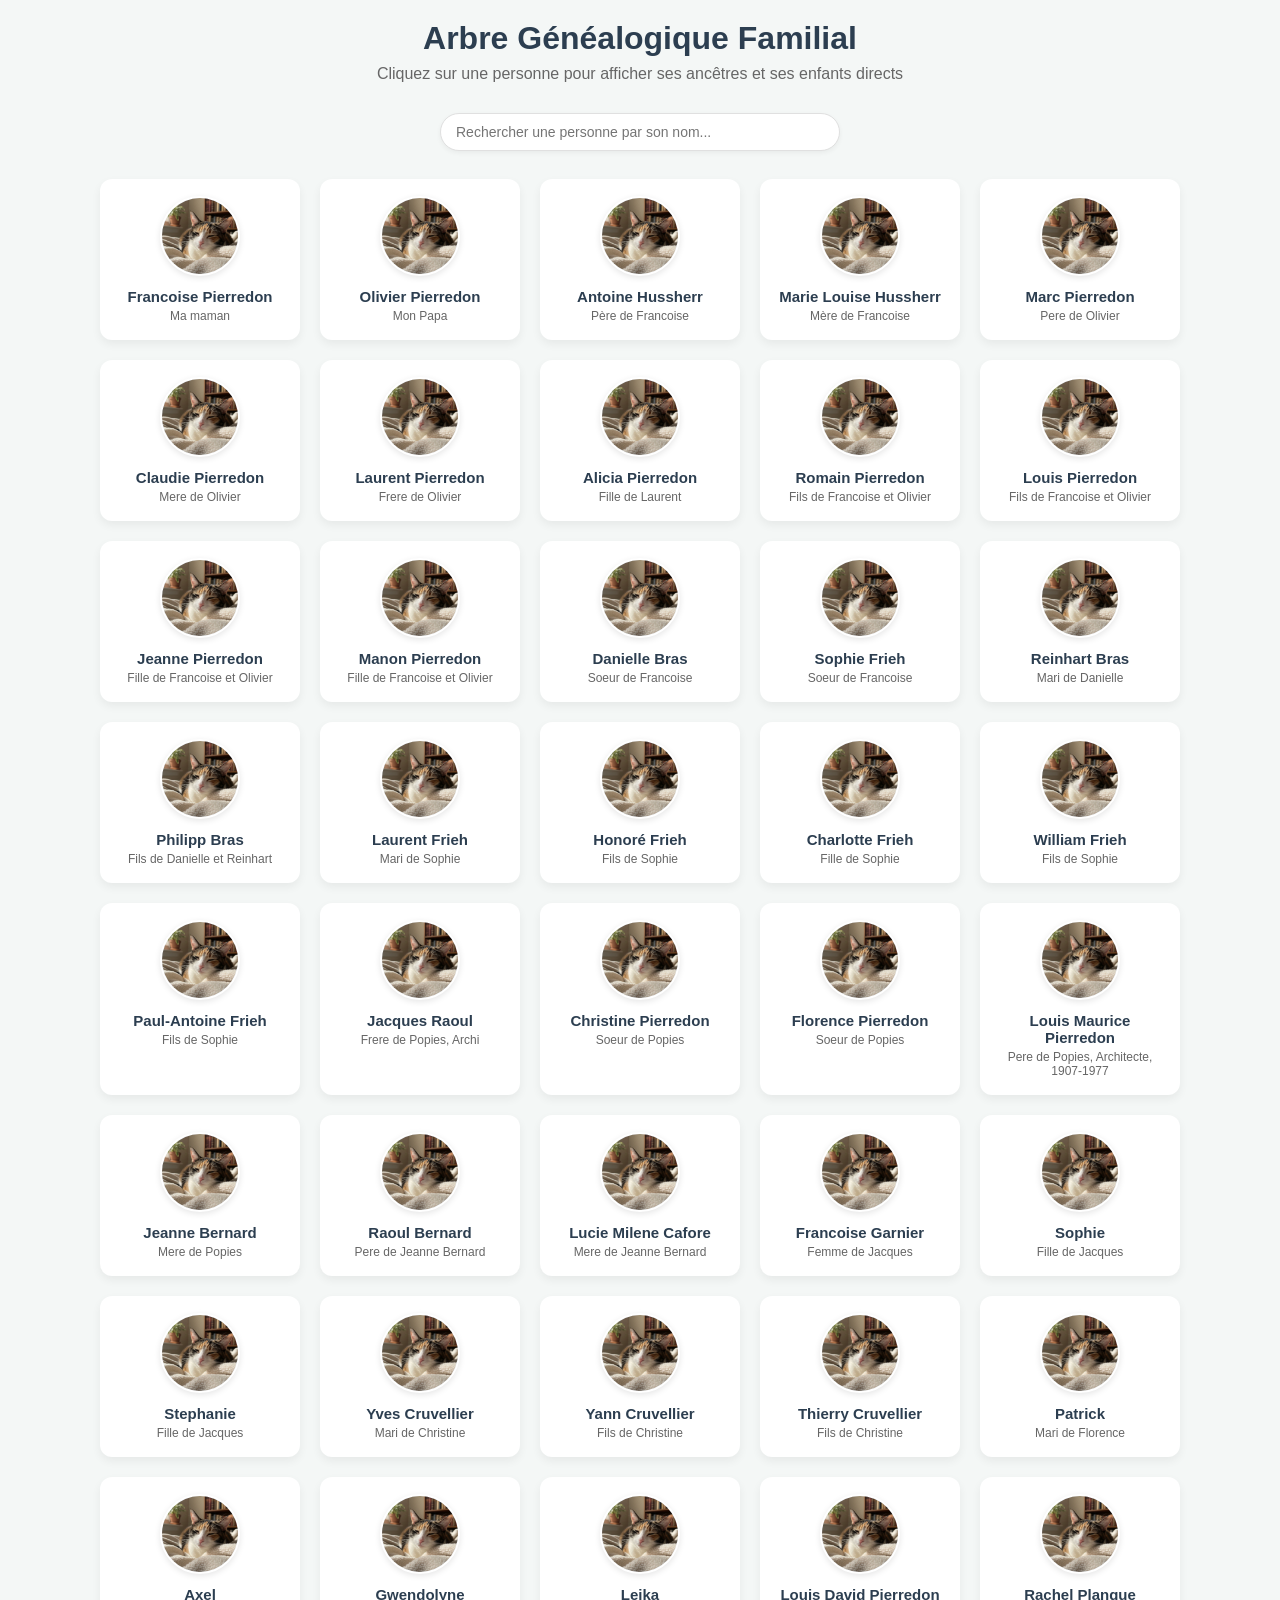
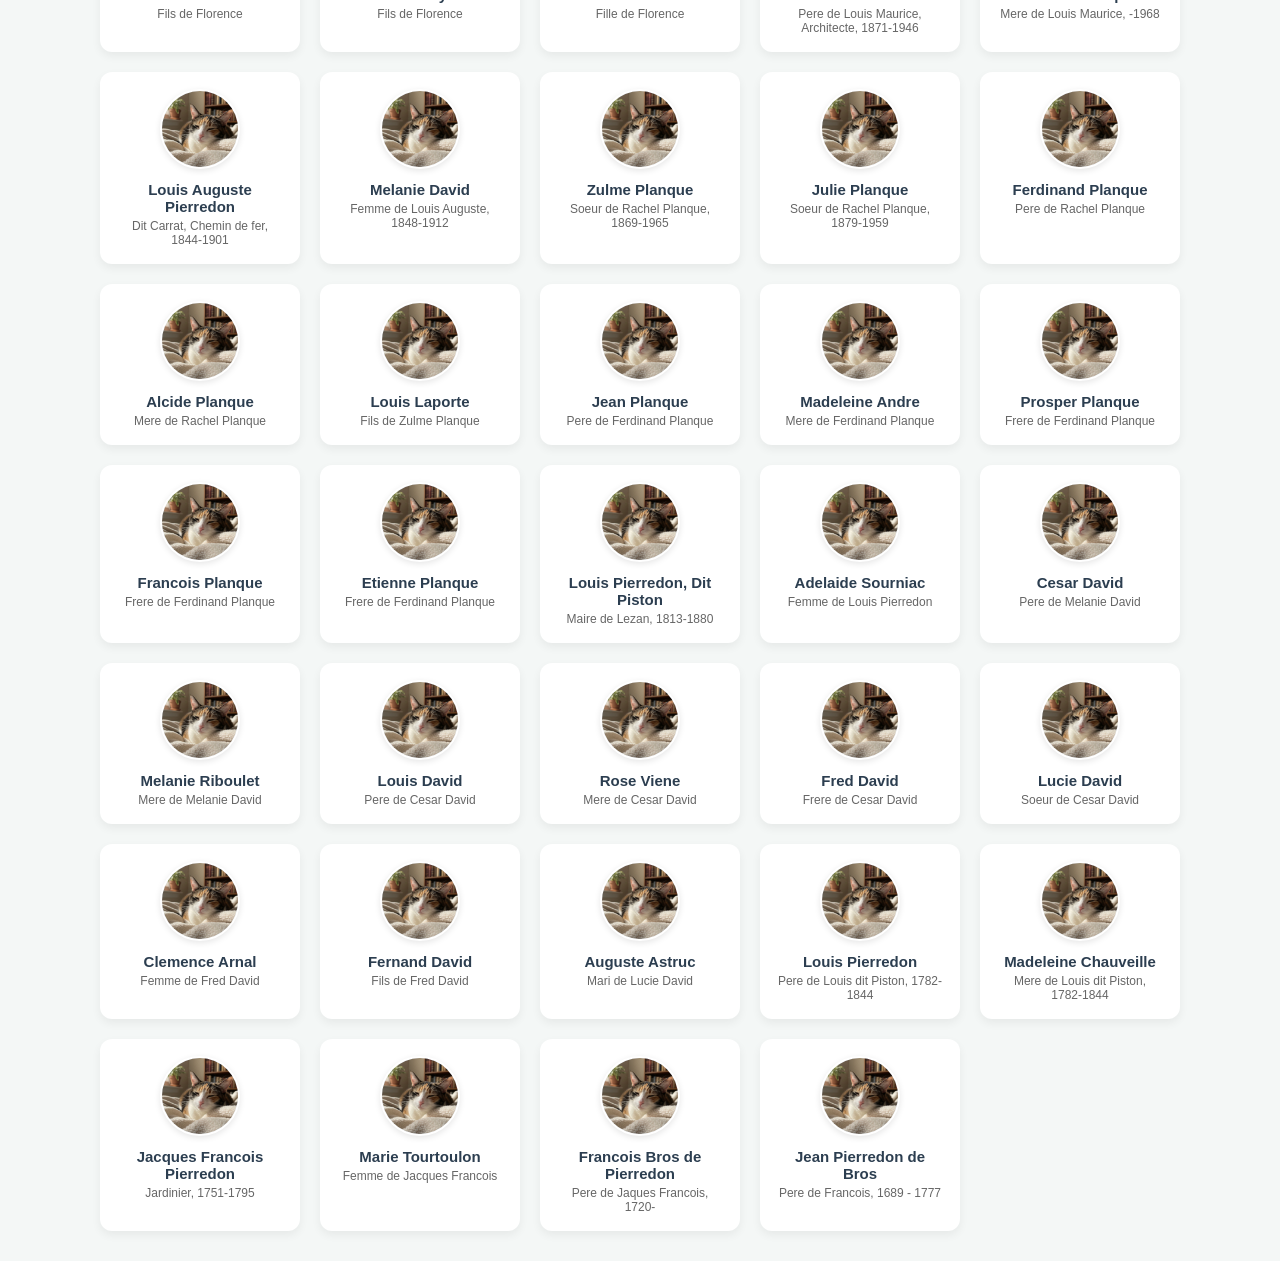
==== index.html @ 762774ea "Claude du boulot propose cette version itérative Added functions to retrieve ancestors and descendan" ====
<!DOCTYPE html>
<html lang="fr">
<head>
  <meta charset="UTF-8">
  <meta name="viewport" content="width=device-width, initial-scale=1.0">
  <title>Arbre Généalogique Familial</title>
  <style>
    :root {
      --primary: #2c3e50;
      --secondary: #3498db;
      --accent: #e74c3c;
      --bg-color: #f4f7f6;
      --card-bg: #ffffff;
      --text-main: #333333;
      --text-muted: #666666;
      --border-color: #e0e0e0;
      --highlight-bg: #ebf5fb;
    }

    * {
      box-sizing: border-box;
      margin: 0;
      padding: 0;
      font-family: 'Segoe UI', Tahoma, Geneva, Verdana, sans-serif;
    }

    body {
      background-color: var(--bg-color);
      color: var(--text-main);
      padding: 20px;
      min-height: 100vh;
    }

    header {
      text-align: center;
      margin-bottom: 30px;
    }

    header h1 {
      color: var(--primary);
      margin-bottom: 8px;
    }

    header p {
      color: var(--text-muted);
    }

    /* Barre de recherche */
    .search-bar {
      max-width: 400px;
      margin: 15px auto 0;
      display: flex;
    }

    .search-bar input {
      width: 100%;
      padding: 10px 15px;
      border: 1px solid var(--border-color);
      border-radius: 20px;
      outline: none;
      font-size: 14px;
      box-shadow: 0 2px 5px rgba(0,0,0,0.05);
    }

    /* Bouton de retour */
    .nav-bar {
      display: flex;
      justify-content: space-between;
      align-items: center;
      max-width: 1000px;
      margin: 0 auto 20px;
    }

    .btn-back {
      background-color: var(--primary);
      color: white;
      border: none;
      padding: 10px 18px;
      border-radius: 20px;
      cursor: pointer;
      font-size: 14px;
      display: flex;
      align-items: center;
      gap: 8px;
      transition: background 0.2s;
    }

    .btn-back:hover {
      background-color: #1a252f;
    }

    /* Vues */
    .view-section {
      display: none;
      max-width: 1100px;
      margin: 0 auto;
    }

    .view-section.active {
      display: block;
    }

    /* Galerie d'accueil */
    .gallery-grid {
      display: grid;
      grid-template-columns: repeat(auto-fill, minmax(180px, 1fr));
      gap: 20px;
      padding: 10px;
    }

    .person-card {
      background: var(--card-bg);
      border-radius: 12px;
      padding: 15px;
      text-align: center;
      box-shadow: 0 4px 10px rgba(0,0,0,0.06);
      border: 2px solid transparent;
      cursor: pointer;
      transition: transform 0.2s, box-shadow 0.2s, border-color 0.2s;
      position: relative;
    }

    .person-card:hover {
      transform: translateY(-4px);
      box-shadow: 0 8px 18px rgba(0,0,0,0.12);
      border-color: var(--secondary);
    }

    .person-card.focus {
      border-color: var(--secondary);
      background-color: var(--highlight-bg);
      box-shadow: 0 0 15px rgba(52, 152, 219, 0.3);
    }

    .avatar-container {
      width: 80px;
      height: 80px;
      margin: 0 auto 12px;
      border-radius: 50%;
      overflow: hidden;
      background-color: #e2e8f0;
      display: flex;
      align-items: center;
      justify-content: center;
      border: 2px solid #fff;
      box-shadow: 0 2px 6px rgba(0,0,0,0.1);
    }

    .avatar-container img {
      width: 100%;
      height: 100%;
      object-fit: cover;
    }

    .person-card h3 {
      font-size: 15px;
      color: var(--primary);
      margin-bottom: 4px;
    }

    .person-card p {
      font-size: 12px;
      color: var(--text-muted);
    }

    .badge-relation {
      display: inline-block;
      font-size: 10px;
      text-transform: uppercase;
      font-weight: bold;
      padding: 2px 8px;
      border-radius: 10px;
      background: #e0e0e0;
      color: #555;
      margin-bottom: 6px;
    }

    /* Section Arbre Dynamique */
    .tree-tree-wrapper {
      display: flex;
      flex-direction: column;
      align-items: center;
      gap: 35px;
      position: relative;
    }

    .tree-level {
      width: 100%;
      display: flex;
      flex-direction: column;
      align-items: center;
    }

    .tree-level-title {
      font-size: 13px;
      font-weight: 600;
      color: var(--text-muted);
      text-transform: uppercase;
      letter-spacing: 1px;
      margin-bottom: 12px;
      position: relative;
    }

    .tree-cards-group {
      display: flex;
      justify-content: center;
      gap: 20px;
      flex-wrap: wrap;
    }

    /* Modal Biographie */
    .modal {
      display: none;
      position: fixed;
      top: 0; left: 0;
      width: 100%; height: 100%;
      background: rgba(0, 0, 0, 0.5);
      justify-content: center;
      align-items: center;
      z-index: 1000;
    }

    .modal-content {
      background: white;
      border-radius: 12px;
      padding: 25px;
      max-width: 450px;
      width: 90%;
      position: relative;
      text-align: center;
    }

    .close-modal {
      position: absolute;
      top: 15px;
      right: 15px;
      font-size: 20px;
      cursor: pointer;
      color: #888;
    }

    .modal-bio {
      margin-top: 15px;
      text-align: left;
      font-size: 14px;
      line-height: 1.5;
      background: #f8f9fa;
      padding: 12px;
      border-radius: 8px;
    }
  </style>
</head>
<body>

  <header>
    <h1>Arbre Généalogique Familial</h1>
    <p>Cliquez sur une personne pour afficher ses ancêtres et ses enfants directs</p>
  </header>

  <!-- VUE 1 : ACCUEIL / GALERIE -->
  <section id="home-view" class="view-section active">
    <div class="search-bar">
      <input type="text" id="search-input" placeholder="Rechercher une personne par son nom...">
    </div>
    <br>
    <div id="gallery-container" class="gallery-grid"></div>
  </section>

  <!-- VUE 2 : ARBRE D'UNE PERSONNE SÉLECTIONNÉE -->
  <section id="tree-view" class="view-section">
    <div class="nav-bar">
      <button class="btn-back" id="btn-back-home">← Retour à la liste complète</button>
      <h2 id="focused-title" style="color: var(--primary); font-size: 18px;"></h2>
    </div>

    <div class="tree-tree-wrapper">
      
      <!-- NIVEAU 1 : GRANDS-PARENTS DIRECTS -->
      <div class="tree-level" id="level-grandparents">
        <div class="tree-level-title">Grands-Parents Directs</div>
        <div class="tree-cards-group" id="group-grandparents"></div>
      </div>

      <!-- NIVEAU 2 : PARENTS DIRECTS -->
      <div class="tree-level" id="level-parents">
        <div class="tree-level-title">Parents Directs</div>
        <div class="tree-cards-group" id="group-parents"></div>
      </div>

      <!-- NIVEAU 3 : PERSONNE CIBLE ET CONJOINT -->
      <div class="tree-level" id="level-focus">
        <div class="tree-level-title">Personne Sélectionnée & Conjoint</div>
        <div class="tree-cards-group" id="group-focus"></div>
      </div>

      <!-- NIVEAU 4 : ENFANTS DIRECTS -->
      <div class="tree-level" id="level-children">
        <div class="tree-level-title">Enfants Directs</div>
        <div class="tree-cards-group" id="group-children"></div>
      </div>

    </div>
  </section>

  <!-- MODAL BIOGRAPHIE -->
  <div id="bio-modal" class="modal">
    <div class="modal-content">
      <span class="close-modal" id="close-modal-btn">&times;</span>
      <div class="avatar-container" style="width: 100px; height: 100px;">
        <img id="modal-photo" src="" alt="">
      </div>
      <h2 id="modal-name"></h2>
      <div class="modal-bio" id="modal-bio-text"></div>
    </div>
  </div>

  <script>
let familyData = { personnes: [] };
    const peopleMap = {}; // Dictionnaire global pour stocker les personnes par ID

    // Chargement dynamique du fichier JSON
    fetch("personnes.json")
      .then(response => {
        if (!response.ok) {
          throw new Error("Impossible de charger personnes.json");
        }
        return response.json();
      })
      .then(data => {
        familyData = data;
        familyData.personnes.forEach(p => {
          peopleMap[p.id] = p;
        });
      })
      .then(() => {
        // Afficher la galerie une fois les données prêtes
        renderGallery(); 
        })
      .catch(error => console.error("Erreur de chargement JSON:", error));

    // Normalisation des tableaux (enfants_ids / siblings)
    function toArray(val) {
      if (val === null || val === undefined) return [];
      return Array.isArray(val) ? val : [val];
    }

    // Avatar par défaut si pas d'image
    function getPhotoUrl(photo) {
      if (photo && photo !== "url_photo" && photo.trim() !== "") {
        return photo;
      }
      return "cat.jpeg";
    }
    /**
     * Récupère tous les ancêtres d'une personne (récursion infinie jusqu'aux racines)
     * @param {string} personId - ID de la personne
     * @param {number} currentDepth - Profondeur actuelle (interne)
     * @param {Set} visited - IDs déjà traités pour éviter les boucles
     * @returns {Array} Liste d'objets {person, depth, label}
     */
    function getAncestors(personId, currentDepth = 0, visited = new Set()) {
      // Arrêt si ID invalide ou déjà traité
      if (!personId || visited.has(personId)) {
        return [];
      }
 
      visited.add(personId);
      const person = peopleMap[personId];
      if (!person) return [];
 
      let ancestors = [];
      let hasParent = false; // Vérifier s'il y a au moins un parent
 
      // Ajouter le père
      if (person.pere_id) {
        hasParent = true;
        const father = peopleMap[person.pere_id];
        if (father) {
          const label = getGenerationLabel(currentDepth, "Père");
          ancestors.push({ person: father, depth: currentDepth, label });
     
          // Récursion pour les ancêtres du père
          ancestors = ancestors.concat(
            getAncestors(person.pere_id, currentDepth + 1, visited)
          );
        }
      }
 
      // Ajouter la mère
      if (person.mere_id) {
        hasParent = true;
        const mother = peopleMap[person.mere_id];
        if (mother) {
          const label = getGenerationLabel(currentDepth, "Mère");
          ancestors.push({ person: mother, depth: currentDepth, label });
     
          // Récursion pour les ancêtres de la mère
          ancestors = ancestors.concat(
            getAncestors(person.mere_id, currentDepth + 1, visited)
          );
        }
      }
 
      // Si aucun parent trouvé, la chaîne s'arrête naturellement
      return ancestors;
    }
 
     /**
     * Récupère tous les descendants d'une personne (récursion infinie jusqu'aux feuilles)
     * @param {string} personId - ID de la personne
     * @param {number} currentDepth - Profondeur actuelle (interne)
     * @param {Set} visited - IDs déjà traités
     * @returns {Array} Liste d'objets {person, depth, label}
     */
    function getDescendants(personId, currentDepth = 0, visited = new Set()) {
      // Arrêt si ID invalide ou déjà traité
      if (!personId || visited.has(personId)) {
        return [];
      }
 
      visited.add(personId);
      const person = peopleMap[personId];
      if (!person) return [];
 
      let descendants = [];
      let hasChild = false; // Vérifier s'il y a au least un enfant
 
      // Récupérer les enfants directs
      const childrenIds = new Set(toArray(person.enfants_ids));
 
      // Ajouter aussi les personnes qui citent cette personne comme père/mère
      familyData.personnes.forEach(p => {
        if (p.pere_id === personId || p.mere_id === personId) {
          childrenIds.add(p.id);
        }
      });
 
      // Traiter chaque enfant
     childrenIds.forEach(childId => {
        const child = peopleMap[childId];
        if (child) {
          hasChild = true;
          const label = getGenerationLabel(currentDepth, "Enfant");
          descendants.push({ person: child, depth: currentDepth, label });
     
          // Récursion pour les descendants de l'enfant
          descendants = descendants.concat(
            getDescendants(childId, currentDepth + 1, visited)
          );
        }
      });
 
      // Si aucun enfant trouvé, la chaîne s'arrête naturellement
      return descendants;
     }
 
     /**
     * Génère les labels de génération automatiquement
     * @param {number} depth - Profondeur (0=direct, 1=+1 génération, etc.)
     * @param {string} type - "Père", "Mère" ou "Enfant"
     * @returns {string} Label formaté label}
     */
    function getGenerationLabel(depth, type) {
      if (depth === 0) return type;
 
      // Construire le préfixe selon la profondeur
      let prefix = "";
      if (depth === 1) {
        prefix = "Arrière-";
      } else if (depth === 2) {
        prefix = "Arrière-Arrière-";
      } else if (depth === 3) {
        prefix = "Arrière-Arrière-Arrière-";
      } else {
        // Pour les profondeurs > 3, utiliser un format générique
        prefix = `${depth}x Arrière-`;
       }
 
      if (type === "Père") return prefix + "Grand-Père";
      if (type === "Mère") return prefix + "Grand-Mère";
      if (type === "Enfant") return prefix + "Petit-Enfant";
 
      return type;
    }
 
     /**
     * Groupe les ancêtres/descendants par génération
     * @param {Array} people - Résultat de getAncestors ou getDescendants
     * @returns {Object} Objet {depth: [personnes]} label}
     */
    function groupByDepth(people) {
      const grouped = {};
      people.forEach(item => {
        if (!grouped[item.depth]) {
          grouped[item.depth] = [];
        }
        grouped[item.depth].push(item);
      });
      return grouped;
     }

    
    // Création d'une carte HTML pour une personne
    function createCard(person, relationBadge = "", isFocus = false) {
      const card = document.createElement('div');
      card.className = `person-card ${isFocus ? 'focus' : ''}`;
      
      const photoSrc = getPhotoUrl(person.photo);

      card.innerHTML = `
        ${relationBadge ? `<div class="badge-relation">${relationBadge}</div>` : ''}
        <div class="avatar-container">
          <img src="${photoSrc}" alt="${person.nom}">
        </div>
        <h3>${person.nom}</h3>
        <p>${person.bio || ''}</p>
      `;

      card.addEventListener('click', () => {
        showTreeForPerson(person.id);
      });

      return card;
    }

    // Affichage de la galerie sur la page d'accueil
    function renderGallery(filterText = "") {
      const gallery = document.getElementById('gallery-container');
      gallery.innerHTML = "";

      const filtered = familyData.personnes.filter(p => 
        p.nom.toLowerCase().includes(filterText.toLowerCase())
      );

      if (filtered.length === 0) {
        gallery.innerHTML = "<p style='grid-column: 1/-1; text-align:center;'>Aucune personne trouvée.</p>";
        return;
      }

      filtered.forEach(personne => {
        gallery.appendChild(createCard(personne));
      });
    }

    // Génération et affichage de l'arbre ciblé pour une personne
    
    function showTreeForPerson(personId) {
      const target = peopleMap[personId];
      if (!target) return;
 
      // Basculer vers la vue Arbre
      document.getElementById('home-view').classList.remove('active');
      document.getElementById('tree-view').classList.add('active');
 
      document.getElementById('focused-title').textContent = `Arbre direct de : ${target.nom}`;
 
      // Conteneur principal
      const wrapper = document.querySelector('.tree-tree-wrapper');
      wrapper.innerHTML = ""; // Vider complètement
 
      // ===== ANCÊTRES (RÉCURSIF ILLIMITÉ) =====
      const ancestors = getAncestors(personId);
      const ancestorsByDepth = groupByDepth(ancestors);
 
      // Afficher du plus lointain au plus proche
      const maxAncestorDepth = Math.max(...Object.keys(ancestorsByDepth).map(Number), -1);
      for (let depth = maxAncestorDepth; depth >= 1; depth--) {
        if (ancestorsByDepth[depth] && ancestorsByDepth[depth].length > 0) {
          const levelDiv = createTreeLevel(
            `${getGenerationLabel(depth, "Père").split(" ")[0]} Ancêtres`,
             ancestorsByDepth[depth]
          );
          wrapper.appendChild(levelDiv);
        }
      }
 
      // ===== PARENTS DIRECTS =====
      const parents = [];
      if (target.pere_id && peopleMap[target.pere_id]) {
        parents.push({
          person: peopleMap[target.pere_id],
          depth: 0,
          label: "Père"
        });
      }
      if (target.mere_id && peopleMap[target.mere_id]) {
        parents.push({
          person: peopleMap[target.mere_id],
          depth: 0,
          label: "Mère"
        });
      }
 
      if (parents.length > 0) {
        const levelDiv = createTreeLevel("Parents Directs", parents);
        wrapper.appendChild(levelDiv);
      }
 
      // ===== PERSONNE SÉLECTIONNÉE ET CONJOINT =====
      const focusLevel = createTreeLevel(
        "Personne Sélectionnée",
        [{ person: target, depth: 0, label: "Sujet" }],
        true
      );
      if (target.conjoint && peopleMap[target.conjoint]) {
        const conjointCard = createCard(
          peopleMap[target.conjoint],
          "Conjoint(e)"
        );
        focusLevel.querySelector('.tree-cards-group').appendChild(conjointCard);
      }
      wrapper.appendChild(focusLevel);
 
      // ===== DESCENDANTS (RÉCURSIF ILLIMITÉ) =====
      const descendants = getDescendants(personId);
      const descendantsByDepth = groupByDepth(descendants);
 
      // Afficher du plus proche au plus lointain
      const maxDescendantDepth = Math.max(...Object.keys(descendantsByDepth).map(Number), 0);
      for (let depth = 1; depth <= maxDescendantDepth; depth++) {
        if (descendantsByDepth[depth] && descendantsByDepth[depth].length > 0) {
          const levelDiv = createTreeLevel(
            `${getGenerationLabel(depth, "Enfant").split(" ")[0]} Descendants`,
            descendantsByDepth[depth]
          );
          wrapper.appendChild(levelDiv);
        }
      }
 
      window.scrollTo({ top: 0, behavior: 'smooth' });
    }

    // Initialisation
    document.addEventListener('DOMContentLoaded', () => {
      renderGallery();

      // Événement recherche
      document.getElementById('search-input').addEventListener('input', (e) => {
        renderGallery(e.target.value);
      });

      // Bouton retour
      document.getElementById('btn-back-home').addEventListener('click', () => {
        document.getElementById('tree-view').classList.remove('active');
        document.getElementById('home-view').classList.add('active');
      });
    });
  </script>
</body>
</html>
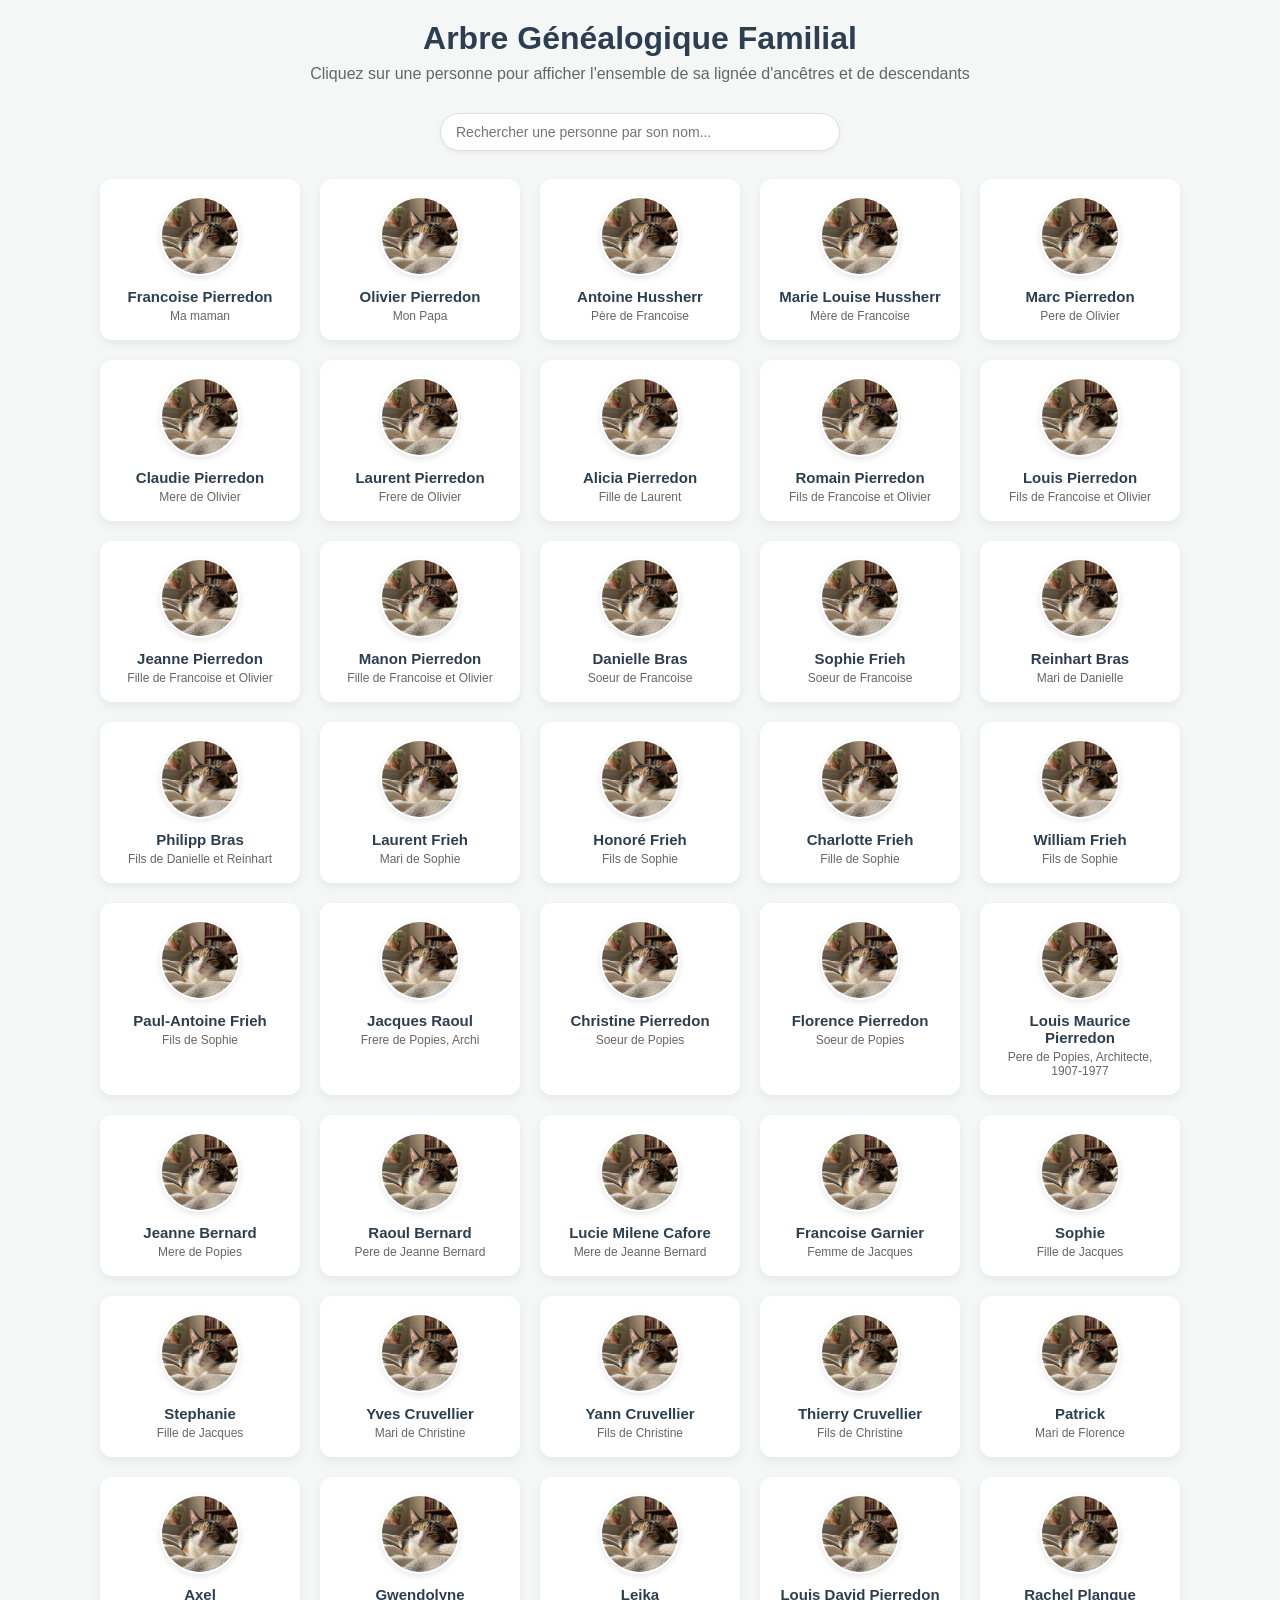
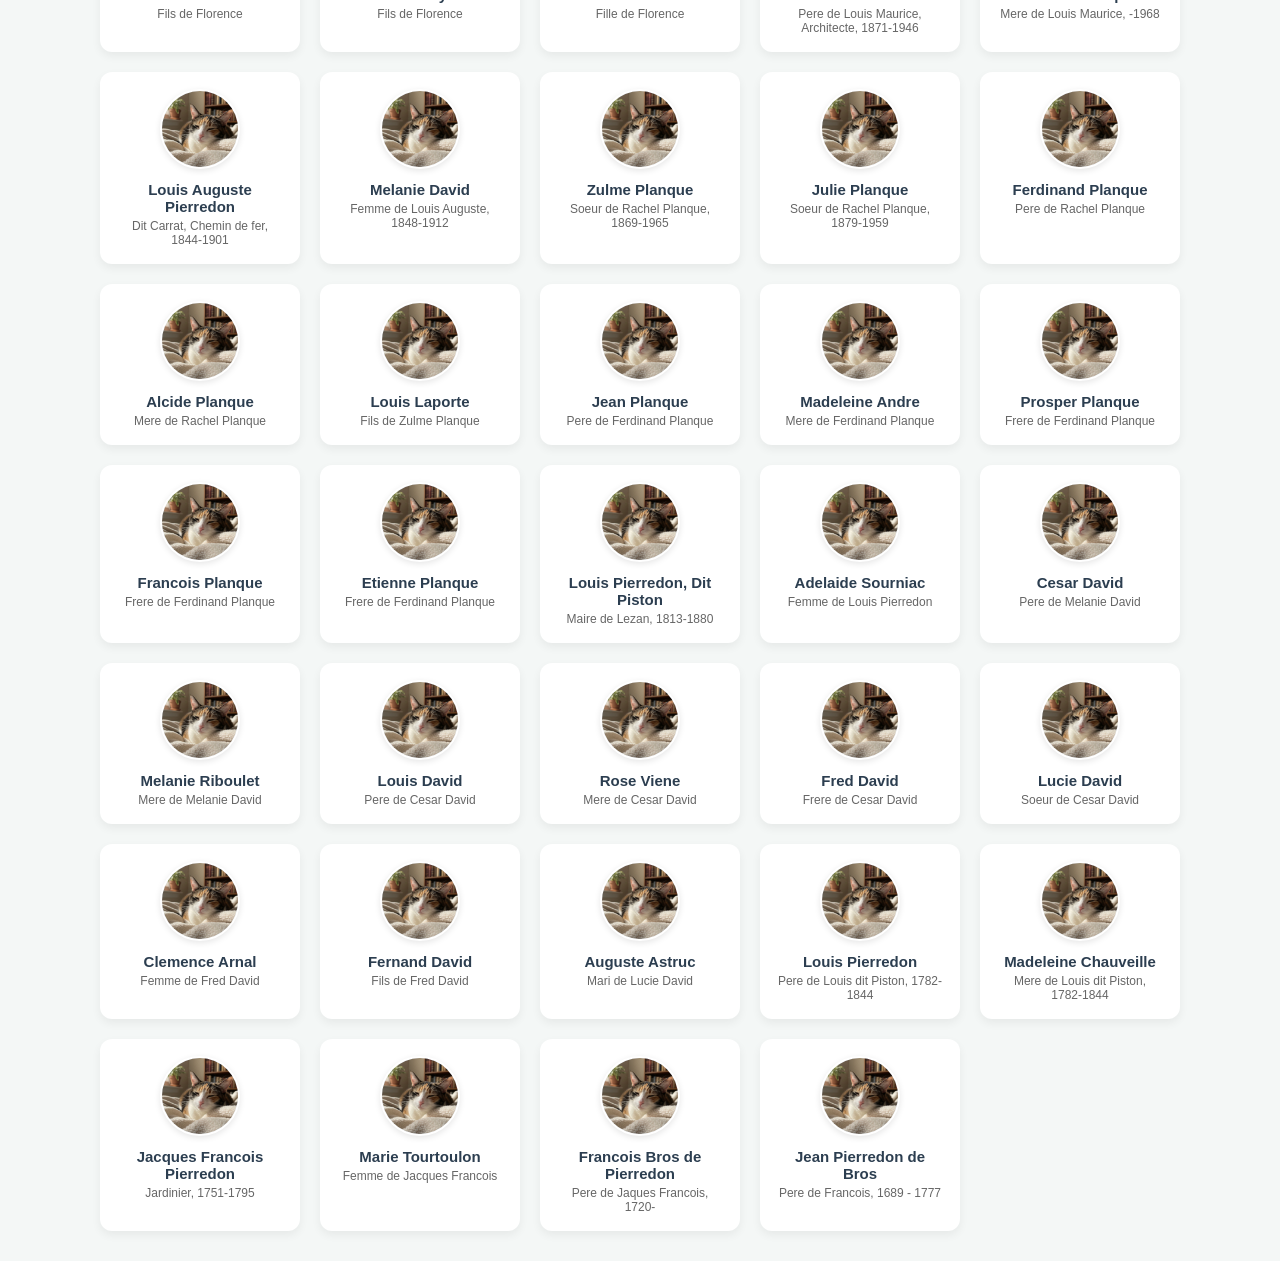
==== commit bcb80cf4: "Gemini tente la récursivité" ====
--- a/index.html
+++ b/index.html
@@ -254,7 +254,7 @@
 
   <header>
     <h1>Arbre Généalogique Familial</h1>
-    <p>Cliquez sur une personne pour afficher ses ancêtres et ses enfants directs</p>
+    <p>Cliquez sur une personne pour afficher l'ensemble de sa lignée d'ancêtres et de descendants</p>
   </header>
 
   <!-- VUE 1 : ACCUEIL / GALERIE -->
@@ -273,33 +273,8 @@
       <h2 id="focused-title" style="color: var(--primary); font-size: 18px;"></h2>
     </div>
 
-    <div class="tree-tree-wrapper">
-      
-      <!-- NIVEAU 1 : GRANDS-PARENTS DIRECTS -->
-      <div class="tree-level" id="level-grandparents">
-        <div class="tree-level-title">Grands-Parents Directs</div>
-        <div class="tree-cards-group" id="group-grandparents"></div>
-      </div>
-
-      <!-- NIVEAU 2 : PARENTS DIRECTS -->
-      <div class="tree-level" id="level-parents">
-        <div class="tree-level-title">Parents Directs</div>
-        <div class="tree-cards-group" id="group-parents"></div>
-      </div>
-
-      <!-- NIVEAU 3 : PERSONNE CIBLE ET CONJOINT -->
-      <div class="tree-level" id="level-focus">
-        <div class="tree-level-title">Personne Sélectionnée & Conjoint</div>
-        <div class="tree-cards-group" id="group-focus"></div>
-      </div>
-
-      <!-- NIVEAU 4 : ENFANTS DIRECTS -->
-      <div class="tree-level" id="level-children">
-        <div class="tree-level-title">Enfants Directs</div>
-        <div class="tree-cards-group" id="group-children"></div>
-      </div>
-
-    </div>
+    <!-- Le contenu de l'arbre sera généré dynamiquement ici par récursion -->
+    <div class="tree-tree-wrapper"></div>
   </section>
 
   <!-- MODAL BIOGRAPHIE -->
@@ -315,8 +290,8 @@
   </div>
 
   <script>
-let familyData = { personnes: [] };
-    const peopleMap = {}; // Dictionnaire global pour stocker les personnes par ID
+    let familyData = { personnes: [] };
+    const peopleMap = {};
 
     // Chargement dynamique du fichier JSON
     fetch("personnes.json")
@@ -329,178 +304,26 @@
       .then(data => {
         familyData = data;
         familyData.personnes.forEach(p => {
-          peopleMap[p.id] = p;
+          peopleMap[Number(p.id)] = p;
         });
       })
       .then(() => {
-        // Afficher la galerie une fois les données prêtes
         renderGallery(); 
-        })
+      })
       .catch(error => console.error("Erreur de chargement JSON:", error));
 
-    // Normalisation des tableaux (enfants_ids / siblings)
     function toArray(val) {
       if (val === null || val === undefined) return [];
       return Array.isArray(val) ? val : [val];
     }
 
-    // Avatar par défaut si pas d'image
     function getPhotoUrl(photo) {
       if (photo && photo !== "url_photo" && photo.trim() !== "") {
         return photo;
       }
       return "cat.jpeg";
     }
-    /**
-     * Récupère tous les ancêtres d'une personne (récursion infinie jusqu'aux racines)
-     * @param {string} personId - ID de la personne
-     * @param {number} currentDepth - Profondeur actuelle (interne)
-     * @param {Set} visited - IDs déjà traités pour éviter les boucles
-     * @returns {Array} Liste d'objets {person, depth, label}
-     */
-    function getAncestors(personId, currentDepth = 0, visited = new Set()) {
-      // Arrêt si ID invalide ou déjà traité
-      if (!personId || visited.has(personId)) {
-        return [];
-      }
- 
-      visited.add(personId);
-      const person = peopleMap[personId];
-      if (!person) return [];
- 
-      let ancestors = [];
-      let hasParent = false; // Vérifier s'il y a au moins un parent
- 
-      // Ajouter le père
-      if (person.pere_id) {
-        hasParent = true;
-        const father = peopleMap[person.pere_id];
-        if (father) {
-          const label = getGenerationLabel(currentDepth, "Père");
-          ancestors.push({ person: father, depth: currentDepth, label });
-     
-          // Récursion pour les ancêtres du père
-          ancestors = ancestors.concat(
-            getAncestors(person.pere_id, currentDepth + 1, visited)
-          );
-        }
-      }
- 
-      // Ajouter la mère
-      if (person.mere_id) {
-        hasParent = true;
-        const mother = peopleMap[person.mere_id];
-        if (mother) {
-          const label = getGenerationLabel(currentDepth, "Mère");
-          ancestors.push({ person: mother, depth: currentDepth, label });
-     
-          // Récursion pour les ancêtres de la mère
-          ancestors = ancestors.concat(
-            getAncestors(person.mere_id, currentDepth + 1, visited)
-          );
-        }
-      }
- 
-      // Si aucun parent trouvé, la chaîne s'arrête naturellement
-      return ancestors;
-    }
- 
-     /**
-     * Récupère tous les descendants d'une personne (récursion infinie jusqu'aux feuilles)
-     * @param {string} personId - ID de la personne
-     * @param {number} currentDepth - Profondeur actuelle (interne)
-     * @param {Set} visited - IDs déjà traités
-     * @returns {Array} Liste d'objets {person, depth, label}
-     */
-    function getDescendants(personId, currentDepth = 0, visited = new Set()) {
-      // Arrêt si ID invalide ou déjà traité
-      if (!personId || visited.has(personId)) {
-        return [];
-      }
- 
-      visited.add(personId);
-      const person = peopleMap[personId];
-      if (!person) return [];
- 
-      let descendants = [];
-      let hasChild = false; // Vérifier s'il y a au least un enfant
- 
-      // Récupérer les enfants directs
-      const childrenIds = new Set(toArray(person.enfants_ids));
- 
-      // Ajouter aussi les personnes qui citent cette personne comme père/mère
-      familyData.personnes.forEach(p => {
-        if (p.pere_id === personId || p.mere_id === personId) {
-          childrenIds.add(p.id);
-        }
-      });
- 
-      // Traiter chaque enfant
-     childrenIds.forEach(childId => {
-        const child = peopleMap[childId];
-        if (child) {
-          hasChild = true;
-          const label = getGenerationLabel(currentDepth, "Enfant");
-          descendants.push({ person: child, depth: currentDepth, label });
-     
-          // Récursion pour les descendants de l'enfant
-          descendants = descendants.concat(
-            getDescendants(childId, currentDepth + 1, visited)
-          );
-        }
-      });
- 
-      // Si aucun enfant trouvé, la chaîne s'arrête naturellement
-      return descendants;
-     }
- 
-     /**
-     * Génère les labels de génération automatiquement
-     * @param {number} depth - Profondeur (0=direct, 1=+1 génération, etc.)
-     * @param {string} type - "Père", "Mère" ou "Enfant"
-     * @returns {string} Label formaté label}
-     */
-    function getGenerationLabel(depth, type) {
-      if (depth === 0) return type;
- 
-      // Construire le préfixe selon la profondeur
-      let prefix = "";
-      if (depth === 1) {
-        prefix = "Arrière-";
-      } else if (depth === 2) {
-        prefix = "Arrière-Arrière-";
-      } else if (depth === 3) {
-        prefix = "Arrière-Arrière-Arrière-";
-      } else {
-        // Pour les profondeurs > 3, utiliser un format générique
-        prefix = `${depth}x Arrière-`;
-       }
- 
-      if (type === "Père") return prefix + "Grand-Père";
-      if (type === "Mère") return prefix + "Grand-Mère";
-      if (type === "Enfant") return prefix + "Petit-Enfant";
- 
-      return type;
-    }
- 
-     /**
-     * Groupe les ancêtres/descendants par génération
-     * @param {Array} people - Résultat de getAncestors ou getDescendants
-     * @returns {Object} Objet {depth: [personnes]} label}
-     */
-    function groupByDepth(people) {
-      const grouped = {};
-      people.forEach(item => {
-        if (!grouped[item.depth]) {
-          grouped[item.depth] = [];
-        }
-        grouped[item.depth].push(item);
-      });
-      return grouped;
-     }
-
-    
-    // Création d'une carte HTML pour une personne
+
     function createCard(person, relationBadge = "", isFocus = false) {
       const card = document.createElement('div');
       card.className = `person-card ${isFocus ? 'focus' : ''}`;
@@ -523,7 +346,6 @@
       return card;
     }
 
-    // Affichage de la galerie sur la page d'accueil
     function renderGallery(filterText = "") {
       const gallery = document.getElementById('gallery-container');
       gallery.innerHTML = "";
@@ -542,104 +364,157 @@
       });
     }
 
-    // Génération et affichage de l'arbre ciblé pour une personne
-    
+    // Récursion pour collecter les ancêtres par profondeur (s'arrête si les deux parents sont null)
+    function collectAncestors(personId, depth = 1, map = {}) {
+      const person = peopleMap[Number(personId)];
+      if (!person) return;
+
+      const hasFather = person.pere_id !== null && peopleMap[Number(person.pere_id)];
+      const hasMother = person.mere_id !== null && peopleMap[Number(person.mere_id)];
+
+      // Condition d'arrêt : si les deux parents sont null / inexistants, on stoppe cette branche
+      if (!hasFather && !hasMother) return;
+
+      if (!map[depth]) map[depth] = [];
+
+      if (hasFather) {
+        const father = peopleMap[Number(person.pere_id)];
+        if (!map[depth].some(item => item.person.id === father.id)) {
+          map[depth].push({ person: father, label: `Père (${person.nom})` });
+        }
+        collectAncestors(father.id, depth + 1, map);
+      }
+
+      if (hasMother) {
+        const mother = peopleMap[Number(person.mere_id)];
+        if (!map[depth].some(item => item.person.id === mother.id)) {
+          map[depth].push({ person: mother, label: `Mère (${person.nom})` });
+        }
+        collectAncestors(mother.id, depth + 1, map);
+      }
+    }
+
+    // Récursion pour collecter les descendants par profondeur (s'arrête si pas d'enfants)
+    function collectDescendants(personId, depth = 1, map = {}) {
+      const person = peopleMap[Number(personId)];
+      if (!person) return;
+
+      // Récupérer les enfants déclarés dans enfants_ids + ceux qui pointent vers cette personne
+      const childrenIds = new Set(toArray(person.enfants_ids).map(Number));
+      familyData.personnes.forEach(p => {
+        if (Number(p.pere_id) === Number(person.id) || Number(p.mere_id) === Number(person.id)) {
+          childrenIds.add(Number(p.id));
+        }
+      });
+
+      // Condition d'arrêt : si aucun enfant, on stoppe cette branche
+      if (childrenIds.size === 0) return;
+
+      if (!map[depth]) map[depth] = [];
+
+      childrenIds.forEach(childId => {
+        const child = peopleMap[childId];
+        if (child) {
+          if (!map[depth].some(item => item.person.id === child.id)) {
+            map[depth].push({ person: child, label: `Enfant de ${person.nom}` });
+          }
+          collectDescendants(child.id, depth + 1, map);
+        }
+      });
+    }
+
+    // Génération et affichage complet de l'arbre récursif
     function showTreeForPerson(personId) {
-      const target = peopleMap[personId];
+      const target = peopleMap[Number(personId)];
       if (!target) return;
- 
-      // Basculer vers la vue Arbre
+
       document.getElementById('home-view').classList.remove('active');
       document.getElementById('tree-view').classList.add('active');
- 
-      document.getElementById('focused-title').textContent = `Arbre direct de : ${target.nom}`;
- 
-      // Conteneur principal
+      document.getElementById('focused-title').textContent = `Lignée complète de : ${target.nom}`;
+
       const wrapper = document.querySelector('.tree-tree-wrapper');
-      wrapper.innerHTML = ""; // Vider complètement
- 
-      // ===== ANCÊTRES (RÉCURSIF ILLIMITÉ) =====
-      const ancestors = getAncestors(personId);
-      const ancestorsByDepth = groupByDepth(ancestors);
- 
-      // Afficher du plus lointain au plus proche
-      const maxAncestorDepth = Math.max(...Object.keys(ancestorsByDepth).map(Number), -1);
-      for (let depth = maxAncestorDepth; depth >= 1; depth--) {
-        if (ancestorsByDepth[depth] && ancestorsByDepth[depth].length > 0) {
-          const levelDiv = createTreeLevel(
-            `${getGenerationLabel(depth, "Père").split(" ")[0]} Ancêtres`,
-             ancestorsByDepth[depth]
-          );
-          wrapper.appendChild(levelDiv);
-        }
+      wrapper.innerHTML = "";
+
+      // 1. Collecte des ancêtres
+      const ancestorsMap = {};
+      collectAncestors(target.id, 1, ancestorsMap);
+
+      // Affichage des ancêtres du plus haut (plus ancien) au plus bas (parents directs)
+      const ancestorDepths = Object.keys(ancestorsMap).map(Number).sort((a, b) => b - a);
+      ancestorDepths.forEach(depth => {
+        const levelDiv = document.createElement('div');
+        levelDiv.className = 'tree-level';
+
+        const titleDiv = document.createElement('div');
+        titleDiv.className = 'tree-level-title';
+        titleDiv.textContent = depth === 1 ? "Parents Directs" : `Ancêtres (Génération -${depth})`;
+        levelDiv.appendChild(titleDiv);
+
+        const cardsGroup = document.createElement('div');
+        cardsGroup.className = 'tree-cards-group';
+
+        ancestorsMap[depth].forEach(item => {
+          cardsGroup.appendChild(createCard(item.person, item.label));
+        });
+
+        levelDiv.appendChild(cardsGroup);
+        wrapper.appendChild(levelDiv);
+      });
+
+      // 2. Niveau de la personne sélectionnée et son conjoint
+      const focusLevel = document.createElement('div');
+      focusLevel.className = 'tree-level';
+
+      const focusTitle = document.createElement('div');
+      focusTitle.className = 'tree-level-title';
+      focusTitle.textContent = "Personne Sélectionnée & Conjoint";
+      focusLevel.appendChild(focusTitle);
+
+      const focusCardsGroup = document.createElement('div');
+      focusCardsGroup.className = 'tree-cards-group';
+      focusCardsGroup.appendChild(createCard(target, "Sujet", true));
+
+      if (target.conjoint !== null && peopleMap[Number(target.conjoint)]) {
+        focusCardsGroup.appendChild(createCard(peopleMap[Number(target.conjoint)], "Conjoint(e)"));
       }
- 
-      // ===== PARENTS DIRECTS =====
-      const parents = [];
-      if (target.pere_id && peopleMap[target.pere_id]) {
-        parents.push({
-          person: peopleMap[target.pere_id],
-          depth: 0,
-          label: "Père"
+      focusLevel.appendChild(focusCardsGroup);
+      wrapper.appendChild(focusLevel);
+
+      // 3. Collecte des descendants
+      const descendantsMap = {};
+      collectDescendants(target.id, 1, descendantsMap);
+
+      // Affichage des descendants du plus proche (enfants) au plus lointain
+      const descendantDepths = Object.keys(descendantsMap).map(Number).sort((a, b) => a - b);
+      descendantDepths.forEach(depth => {
+        const levelDiv = document.createElement('div');
+        levelDiv.className = 'tree-level';
+
+        const titleDiv = document.createElement('div');
+        titleDiv.className = 'tree-level-title';
+        titleDiv.textContent = depth === 1 ? "Enfants Directs" : `Descendants (Génération +${depth})`;
+        levelDiv.appendChild(titleDiv);
+
+        const cardsGroup = document.createElement('div');
+        cardsGroup.className = 'tree-cards-group';
+
+        descendantsMap[depth].forEach(item => {
+          cardsGroup.appendChild(createCard(item.person, item.label));
         });
-      }
-      if (target.mere_id && peopleMap[target.mere_id]) {
-        parents.push({
-          person: peopleMap[target.mere_id],
-          depth: 0,
-          label: "Mère"
-        });
-      }
- 
-      if (parents.length > 0) {
-        const levelDiv = createTreeLevel("Parents Directs", parents);
+
+        levelDiv.appendChild(cardsGroup);
         wrapper.appendChild(levelDiv);
-      }
- 
-      // ===== PERSONNE SÉLECTIONNÉE ET CONJOINT =====
-      const focusLevel = createTreeLevel(
-        "Personne Sélectionnée",
-        [{ person: target, depth: 0, label: "Sujet" }],
-        true
-      );
-      if (target.conjoint && peopleMap[target.conjoint]) {
-        const conjointCard = createCard(
-          peopleMap[target.conjoint],
-          "Conjoint(e)"
-        );
-        focusLevel.querySelector('.tree-cards-group').appendChild(conjointCard);
-      }
-      wrapper.appendChild(focusLevel);
- 
-      // ===== DESCENDANTS (RÉCURSIF ILLIMITÉ) =====
-      const descendants = getDescendants(personId);
-      const descendantsByDepth = groupByDepth(descendants);
- 
-      // Afficher du plus proche au plus lointain
-      const maxDescendantDepth = Math.max(...Object.keys(descendantsByDepth).map(Number), 0);
-      for (let depth = 1; depth <= maxDescendantDepth; depth++) {
-        if (descendantsByDepth[depth] && descendantsByDepth[depth].length > 0) {
-          const levelDiv = createTreeLevel(
-            `${getGenerationLabel(depth, "Enfant").split(" ")[0]} Descendants`,
-            descendantsByDepth[depth]
-          );
-          wrapper.appendChild(levelDiv);
-        }
-      }
- 
+      });
+
       window.scrollTo({ top: 0, behavior: 'smooth' });
     }
 
     // Initialisation
     document.addEventListener('DOMContentLoaded', () => {
-      renderGallery();
-
-      // Événement recherche
       document.getElementById('search-input').addEventListener('input', (e) => {
         renderGallery(e.target.value);
       });
 
-      // Bouton retour
       document.getElementById('btn-back-home').addEventListener('click', () => {
         document.getElementById('tree-view').classList.remove('active');
         document.getElementById('home-view').classList.add('active');
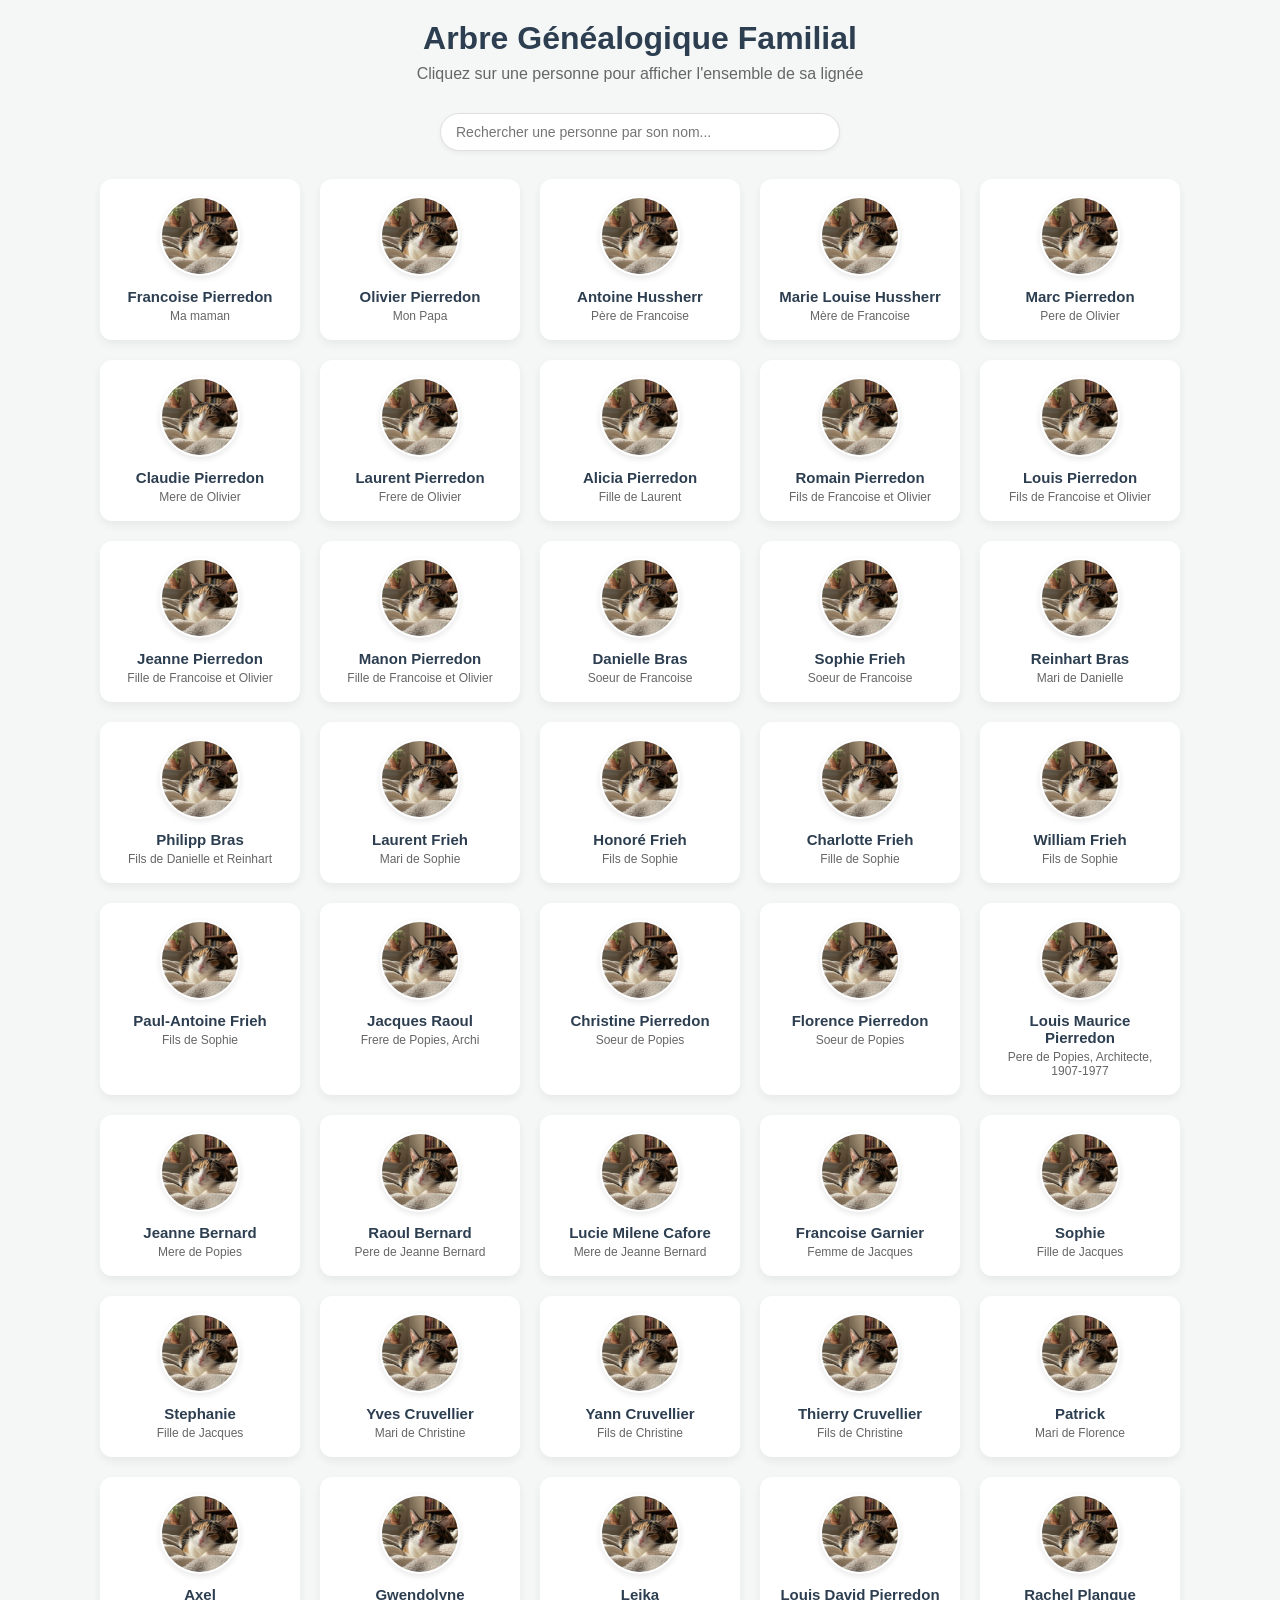
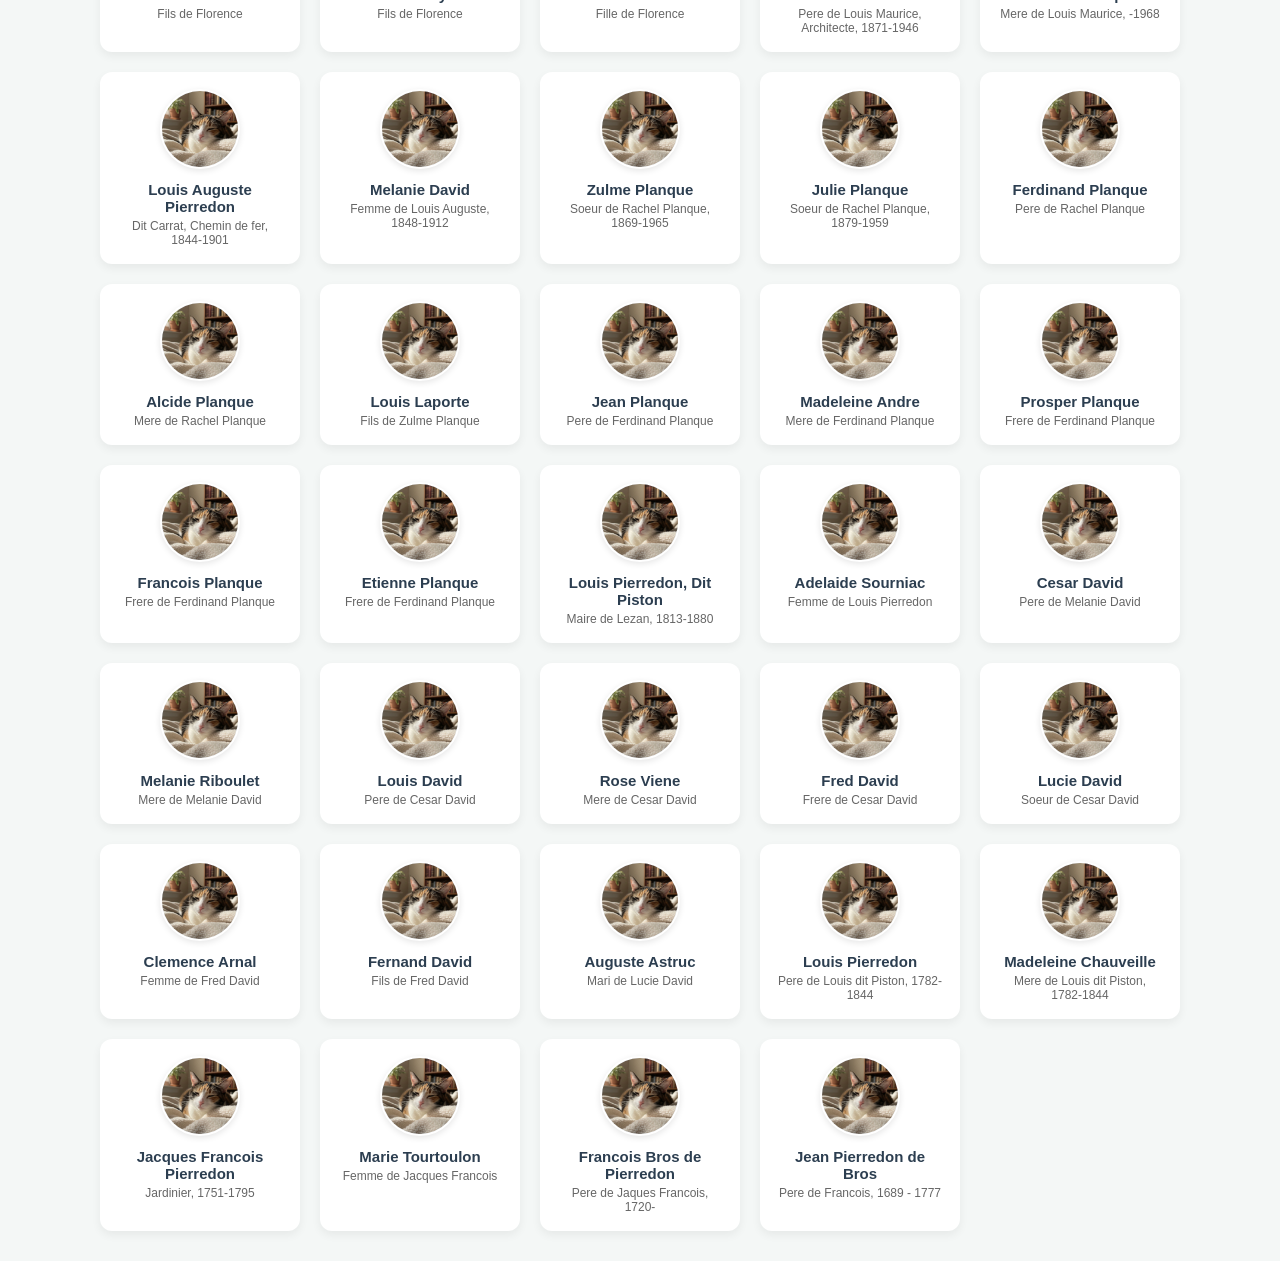
==== commit 5879c09d: "tentative gemini de correction" ====
--- a/index.html
+++ b/index.html
@@ -45,7 +45,6 @@
       color: var(--text-muted);
     }
 
-    /* Barre de recherche */
     .search-bar {
       max-width: 400px;
       margin: 15px auto 0;
@@ -62,7 +61,6 @@
       box-shadow: 0 2px 5px rgba(0,0,0,0.05);
     }
 
-    /* Bouton de retour */
     .nav-bar {
       display: flex;
       justify-content: space-between;
@@ -89,7 +87,6 @@
       background-color: #1a252f;
     }
 
-    /* Vues */
     .view-section {
       display: none;
       max-width: 1100px;
@@ -100,7 +97,6 @@
       display: block;
     }
 
-    /* Galerie d'accueil */
     .gallery-grid {
       display: grid;
       grid-template-columns: repeat(auto-fill, minmax(180px, 1fr));
@@ -175,7 +171,6 @@
       margin-bottom: 6px;
     }
 
-    /* Section Arbre Dynamique */
     .tree-tree-wrapper {
       display: flex;
       flex-direction: column;
@@ -207,57 +202,15 @@
       gap: 20px;
       flex-wrap: wrap;
     }
-
-    /* Modal Biographie */
-    .modal {
-      display: none;
-      position: fixed;
-      top: 0; left: 0;
-      width: 100%; height: 100%;
-      background: rgba(0, 0, 0, 0.5);
-      justify-content: center;
-      align-items: center;
-      z-index: 1000;
-    }
-
-    .modal-content {
-      background: white;
-      border-radius: 12px;
-      padding: 25px;
-      max-width: 450px;
-      width: 90%;
-      position: relative;
-      text-align: center;
-    }
-
-    .close-modal {
-      position: absolute;
-      top: 15px;
-      right: 15px;
-      font-size: 20px;
-      cursor: pointer;
-      color: #888;
-    }
-
-    .modal-bio {
-      margin-top: 15px;
-      text-align: left;
-      font-size: 14px;
-      line-height: 1.5;
-      background: #f8f9fa;
-      padding: 12px;
-      border-radius: 8px;
-    }
   </style>
 </head>
 <body>
 
   <header>
     <h1>Arbre Généalogique Familial</h1>
-    <p>Cliquez sur une personne pour afficher l'ensemble de sa lignée d'ancêtres et de descendants</p>
+    <p>Cliquez sur une personne pour afficher l'ensemble de sa lignée</p>
   </header>
 
-  <!-- VUE 1 : ACCUEIL / GALERIE -->
   <section id="home-view" class="view-section active">
     <div class="search-bar">
       <input type="text" id="search-input" placeholder="Rechercher une personne par son nom...">
@@ -266,39 +219,21 @@
     <div id="gallery-container" class="gallery-grid"></div>
   </section>
 
-  <!-- VUE 2 : ARBRE D'UNE PERSONNE SÉLECTIONNÉE -->
   <section id="tree-view" class="view-section">
     <div class="nav-bar">
       <button class="btn-back" id="btn-back-home">← Retour à la liste complète</button>
       <h2 id="focused-title" style="color: var(--primary); font-size: 18px;"></h2>
     </div>
-
-    <!-- Le contenu de l'arbre sera généré dynamiquement ici par récursion -->
     <div class="tree-tree-wrapper"></div>
   </section>
-
-  <!-- MODAL BIOGRAPHIE -->
-  <div id="bio-modal" class="modal">
-    <div class="modal-content">
-      <span class="close-modal" id="close-modal-btn">&times;</span>
-      <div class="avatar-container" style="width: 100px; height: 100px;">
-        <img id="modal-photo" src="" alt="">
-      </div>
-      <h2 id="modal-name"></h2>
-      <div class="modal-bio" id="modal-bio-text"></div>
-    </div>
-  </div>
 
   <script>
     let familyData = { personnes: [] };
     const peopleMap = {};
 
-    // Chargement dynamique du fichier JSON
     fetch("personnes.json")
       .then(response => {
-        if (!response.ok) {
-          throw new Error("Impossible de charger personnes.json");
-        }
+        if (!response.ok) throw new Error("Impossible de charger personnes.json");
         return response.json();
       })
       .then(data => {
@@ -307,20 +242,18 @@
           peopleMap[Number(p.id)] = p;
         });
       })
-      .then(() => {
-        renderGallery(); 
-      })
+      .then(() => { renderGallery(); })
       .catch(error => console.error("Erreur de chargement JSON:", error));
 
+    // Fonction robuste : convertit un ID unique, un tableau, ou null en un tableau propre de nombres
     function toArray(val) {
-      if (val === null || val === undefined) return [];
-      return Array.isArray(val) ? val : [val];
+      if (val === null || val === undefined || val === "null") return [];
+      if (Array.isArray(val)) return val.map(Number);
+      return [Number(val)];
     }
 
     function getPhotoUrl(photo) {
-      if (photo && photo !== "url_photo" && photo.trim() !== "") {
-        return photo;
-      }
+      if (photo && photo !== "url_photo" && photo.trim() !== "") return photo;
       return "cat.jpeg";
     }
 
@@ -328,21 +261,16 @@
       const card = document.createElement('div');
       card.className = `person-card ${isFocus ? 'focus' : ''}`;
       
-      const photoSrc = getPhotoUrl(person.photo);
-
       card.innerHTML = `
         ${relationBadge ? `<div class="badge-relation">${relationBadge}</div>` : ''}
         <div class="avatar-container">
-          <img src="${photoSrc}" alt="${person.nom}">
+          <img src="${getPhotoUrl(person.photo)}" alt="${person.nom}">
         </div>
         <h3>${person.nom}</h3>
         <p>${person.bio || ''}</p>
       `;
 
-      card.addEventListener('click', () => {
-        showTreeForPerson(person.id);
-      });
-
+      card.addEventListener('click', () => { showTreeForPerson(person.id); });
       return card;
     }
 
@@ -359,55 +287,62 @@
         return;
       }
 
-      filtered.forEach(personne => {
-        gallery.appendChild(createCard(personne));
-      });
-    }
-
-    // Récursion pour collecter les ancêtres par profondeur (s'arrête si les deux parents sont null)
-    function collectAncestors(personId, depth = 1, map = {}) {
+      filtered.forEach(personne => gallery.appendChild(createCard(personne)));
+    }
+
+    function getGenerationLabel(depth, isAncestor = true) {
+      if (depth === 1) return isAncestor ? "Parents Directs" : "Enfants Directs";
+      let prefix = "";
+      for (let i = 0; i < (depth - 2); i++) prefix += "Arrière-";
+      return isAncestor ? `Grands-Parents (${prefix}Grand-Parents)` : `Petits-Enfants (${prefix}Petits-Enfants)`;
+    }
+
+    // Récursion ancêtres sécurisée
+    function collectAncestors(personId, depth = 1, map = {}, visited = new Set()) {
       const person = peopleMap[Number(personId)];
-      if (!person) return;
-
-      const hasFather = person.pere_id !== null && peopleMap[Number(person.pere_id)];
-      const hasMother = person.mere_id !== null && peopleMap[Number(person.mere_id)];
-
-      // Condition d'arrêt : si les deux parents sont null / inexistants, on stoppe cette branche
+      if (!person || visited.has(Number(personId))) return;
+      visited.add(Number(personId));
+
+      const pereId = (person.pere_id !== null && person.pere_id !== "null" && person.pere_id !== "") ? Number(person.pere_id) : null;
+      const mereId = (person.mere_id !== null && person.mere_id !== "null" && person.mere_id !== "") ? Number(person.mere_id) : null;
+
+      const hasFather = pereId !== null && peopleMap[pereId];
+      const hasMother = mereId !== null && peopleMap[mereId];
+
       if (!hasFather && !hasMother) return;
 
       if (!map[depth]) map[depth] = [];
 
       if (hasFather) {
-        const father = peopleMap[Number(person.pere_id)];
+        const father = peopleMap[pereId];
         if (!map[depth].some(item => item.person.id === father.id)) {
           map[depth].push({ person: father, label: `Père (${person.nom})` });
         }
-        collectAncestors(father.id, depth + 1, map);
+        collectAncestors(father.id, depth + 1, map, visited);
       }
 
       if (hasMother) {
-        const mother = peopleMap[Number(person.mere_id)];
+        const mother = peopleMap[mereId];
         if (!map[depth].some(item => item.person.id === mother.id)) {
           map[depth].push({ person: mother, label: `Mère (${person.nom})` });
         }
-        collectAncestors(mother.id, depth + 1, map);
+        collectAncestors(mother.id, depth + 1, map, visited);
       }
     }
 
-    // Récursion pour collecter les descendants par profondeur (s'arrête si pas d'enfants)
-    function collectDescendants(personId, depth = 1, map = {}) {
+    // Récursion descendants sécurisée (avec prise en compte globale des tableaux et IDs uniques)
+    function collectDescendants(personId, depth = 1, map = {}, visited = new Set()) {
       const person = peopleMap[Number(personId)];
-      if (!person) return;
-
-      // Récupérer les enfants déclarés dans enfants_ids + ceux qui pointent vers cette personne
-      const childrenIds = new Set(toArray(person.enfants_ids).map(Number));
+      if (!person || visited.has(Number(personId))) return;
+      visited.add(Number(personId));
+
+      const childrenIds = new Set(toArray(person.enfants_ids));
       familyData.personnes.forEach(p => {
         if (Number(p.pere_id) === Number(person.id) || Number(p.mere_id) === Number(person.id)) {
           childrenIds.add(Number(p.id));
         }
       });
 
-      // Condition d'arrêt : si aucun enfant, on stoppe cette branche
       if (childrenIds.size === 0) return;
 
       if (!map[depth]) map[depth] = [];
@@ -418,12 +353,11 @@
           if (!map[depth].some(item => item.person.id === child.id)) {
             map[depth].push({ person: child, label: `Enfant de ${person.nom}` });
           }
-          collectDescendants(child.id, depth + 1, map);
+          collectDescendants(child.id, depth + 1, map, visited);
         }
       });
     }
 
-    // Génération et affichage complet de l'arbre récursif
     function showTreeForPerson(personId) {
       const target = peopleMap[Number(personId)];
       if (!target) return;
@@ -435,33 +369,29 @@
       const wrapper = document.querySelector('.tree-tree-wrapper');
       wrapper.innerHTML = "";
 
-      // 1. Collecte des ancêtres
+      // 1. Ancêtres
       const ancestorsMap = {};
-      collectAncestors(target.id, 1, ancestorsMap);
-
-      // Affichage des ancêtres du plus haut (plus ancien) au plus bas (parents directs)
+      collectAncestors(target.id, 1, ancestorsMap, new Set());
+
       const ancestorDepths = Object.keys(ancestorsMap).map(Number).sort((a, b) => b - a);
       ancestorDepths.forEach(depth => {
         const levelDiv = document.createElement('div');
         levelDiv.className = 'tree-level';
-
+        
         const titleDiv = document.createElement('div');
         titleDiv.className = 'tree-level-title';
-        titleDiv.textContent = depth === 1 ? "Parents Directs" : `Ancêtres (Génération -${depth})`;
+        titleDiv.textContent = getGenerationLabel(depth, true);
         levelDiv.appendChild(titleDiv);
 
         const cardsGroup = document.createElement('div');
         cardsGroup.className = 'tree-cards-group';
-
-        ancestorsMap[depth].forEach(item => {
-          cardsGroup.appendChild(createCard(item.person, item.label));
-        });
-
+        ancestorsMap[depth].forEach(item => cardsGroup.appendChild(createCard(item.person, item.label)));
+        
         levelDiv.appendChild(cardsGroup);
         wrapper.appendChild(levelDiv);
       });
 
-      // 2. Niveau de la personne sélectionnée et son conjoint
+      // 2. Focus & Conjoint
       const focusLevel = document.createElement('div');
       focusLevel.className = 'tree-level';
 
@@ -474,17 +404,16 @@
       focusCardsGroup.className = 'tree-cards-group';
       focusCardsGroup.appendChild(createCard(target, "Sujet", true));
 
-      if (target.conjoint !== null && peopleMap[Number(target.conjoint)]) {
+      if (target.conjoint !== null && target.conjoint !== "null" && peopleMap[Number(target.conjoint)]) {
         focusCardsGroup.appendChild(createCard(peopleMap[Number(target.conjoint)], "Conjoint(e)"));
       }
       focusLevel.appendChild(focusCardsGroup);
       wrapper.appendChild(focusLevel);
 
-      // 3. Collecte des descendants
+      // 3. Descendants
       const descendantsMap = {};
-      collectDescendants(target.id, 1, descendantsMap);
-
-      // Affichage des descendants du plus proche (enfants) au plus lointain
+      collectDescendants(target.id, 1, descendantsMap, new Set());
+
       const descendantDepths = Object.keys(descendantsMap).map(Number).sort((a, b) => a - b);
       descendantDepths.forEach(depth => {
         const levelDiv = document.createElement('div');
@@ -492,15 +421,12 @@
 
         const titleDiv = document.createElement('div');
         titleDiv.className = 'tree-level-title';
-        titleDiv.textContent = depth === 1 ? "Enfants Directs" : `Descendants (Génération +${depth})`;
+        titleDiv.textContent = getGenerationLabel(depth, false);
         levelDiv.appendChild(titleDiv);
 
         const cardsGroup = document.createElement('div');
         cardsGroup.className = 'tree-cards-group';
-
-        descendantsMap[depth].forEach(item => {
-          cardsGroup.appendChild(createCard(item.person, item.label));
-        });
+        descendantsMap[depth].forEach(item => cardsGroup.appendChild(createCard(item.person, item.label)));
 
         levelDiv.appendChild(cardsGroup);
         wrapper.appendChild(levelDiv);
@@ -509,7 +435,6 @@
       window.scrollTo({ top: 0, behavior: 'smooth' });
     }
 
-    // Initialisation
     document.addEventListener('DOMContentLoaded', () => {
       document.getElementById('search-input').addEventListener('input', (e) => {
         renderGallery(e.target.value);
@@ -523,3 +448,4 @@
   </script>
 </body>
 </html>
+
